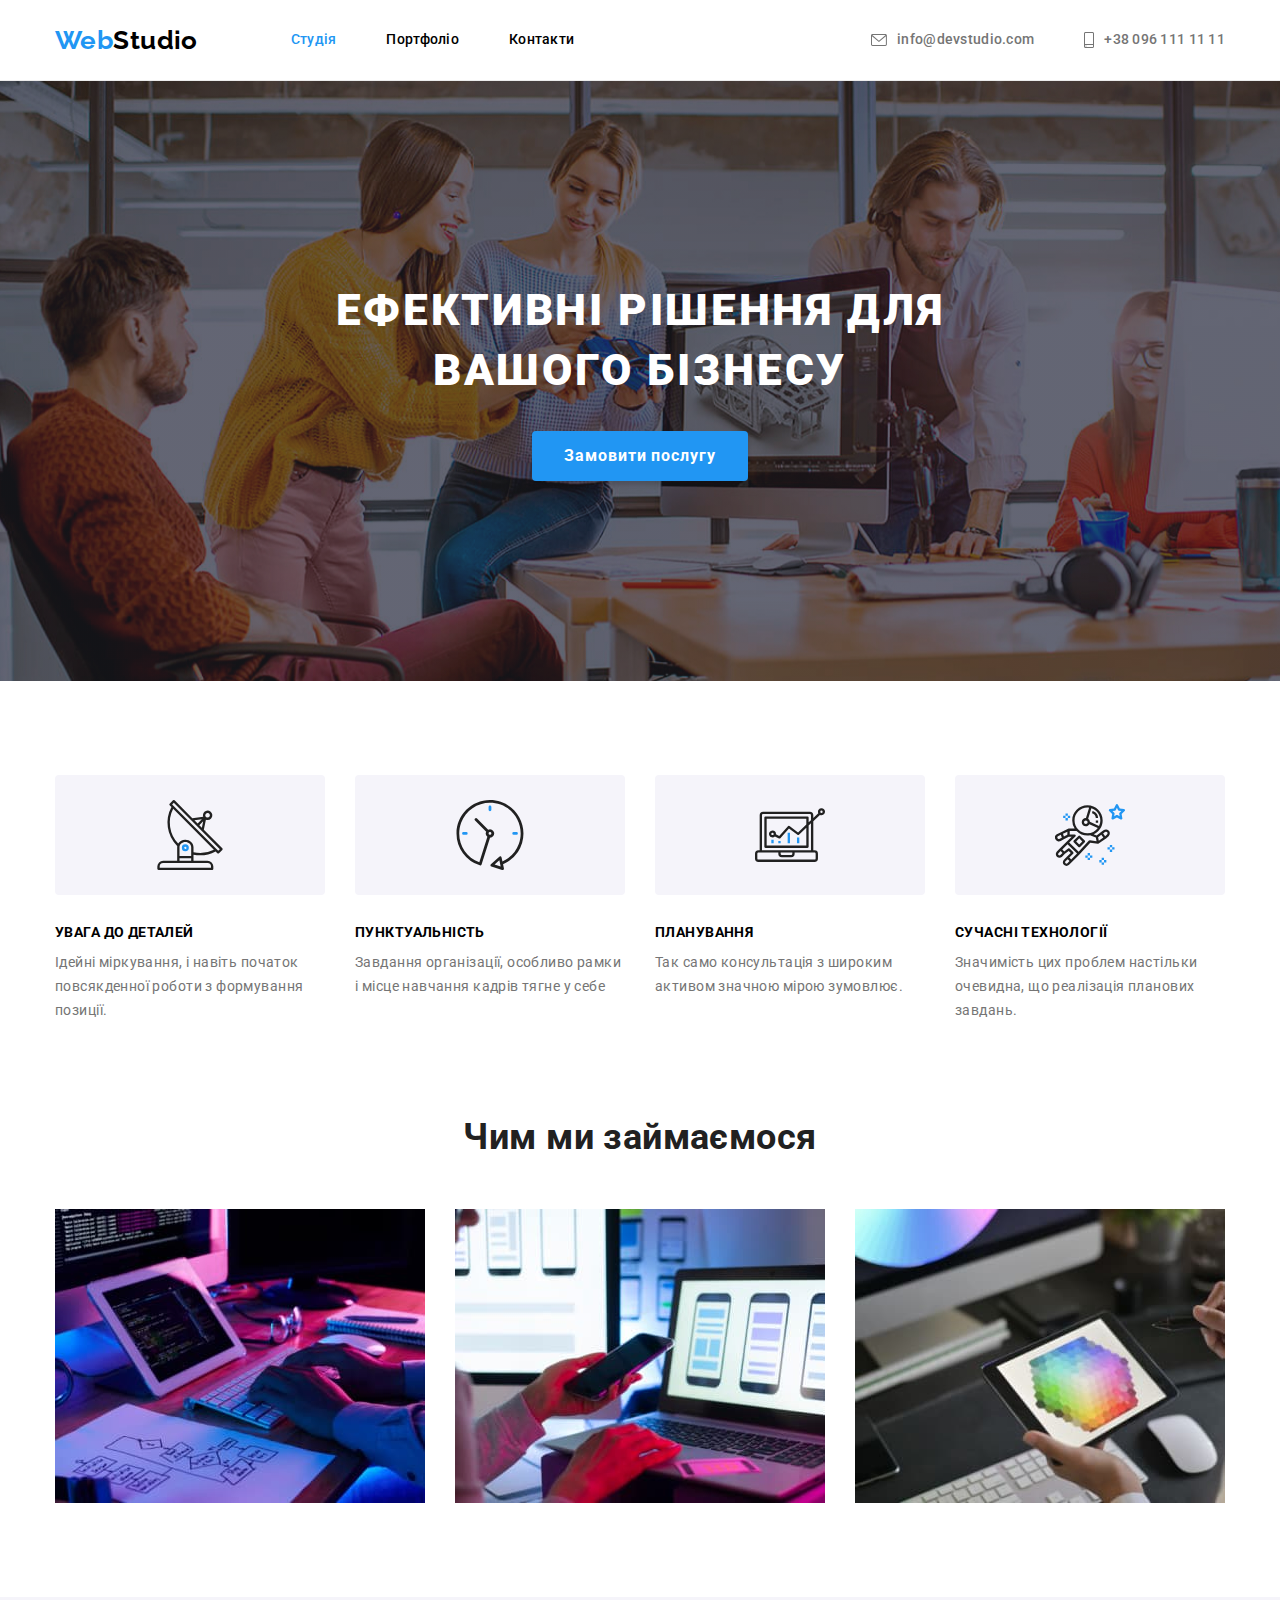
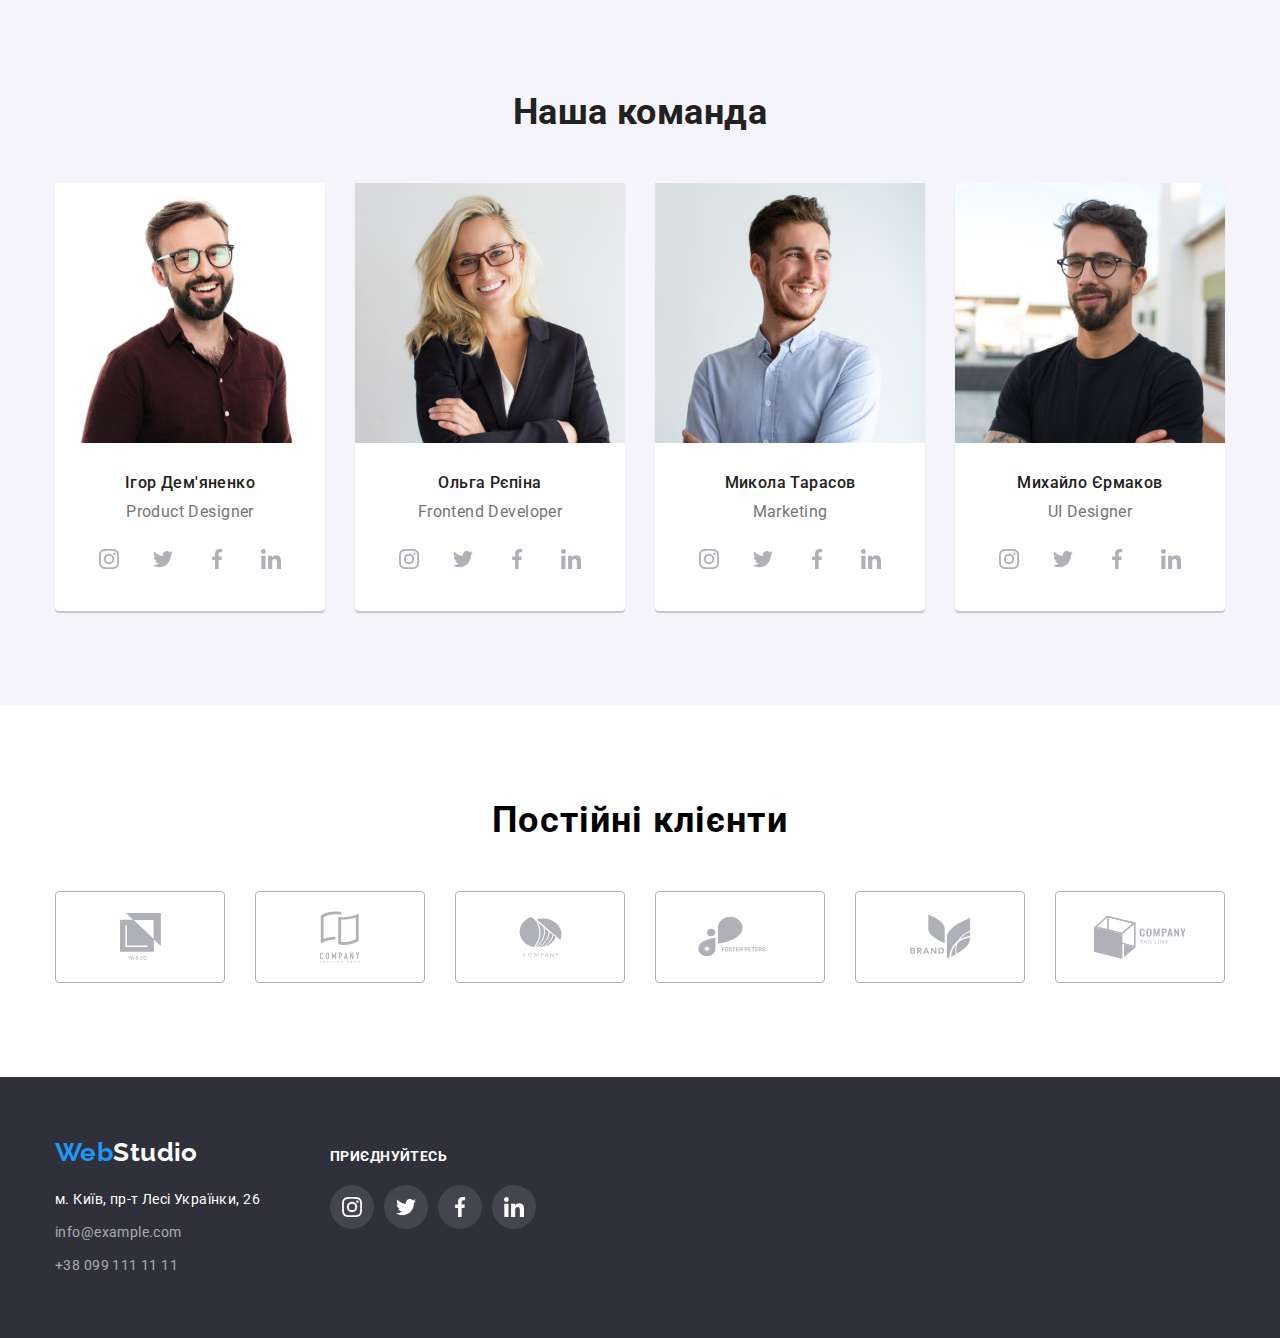
==== index.html @ 5abfc061 "New HW5" ====
<!DOCTYPE html>
<html lang="uk">
  <head>
    <meta charset="UTF-8" />
    <meta http-equiv="X-UA-Compatible" content="IE=edge" />
    <meta name="viewport" content="width=device-width, initial-scale=1.0" />
    <link rel="preconnect" href="https://fonts.googleapis.com" />
    <link rel="preconnect" href="https://fonts.gstatic.com" crossorigin />
    <link
      href="https://fonts.googleapis.com/css2?family=Raleway:wght@700&family=Roboto:wght@400;500;700;900&display=swap"
      rel="stylesheet"
    />
    <link
      rel="stylesheet"
      href="https://cdnjs.cloudflare.com/ajax/libs/modern-normalize/1.0.0/modern-normalize.min.css"
    />
    <link rel="stylesheet" href="./css/styles.css" />
    <title>Main</title>
  </head>
  <body class="body">
    <!--Шапка сайту-->
    <header class="top-header">
      <div class="conteiner main-nav">
        <nav class="top-navigation">
          <a class="logo" href="/." lang="en">
            <span class="logo-web">Web</span
            ><span class="logo-studio">Studio</span></a
          >
          <ul class="menu">
            <li class="menu-item">
              <a class="menu-link current" href="./index.html"> Студія </a>
            </li>
            <li class="menu-item">
              <a class="menu-link" href="./portfolio.html"> Портфоліо </a>
            </li>
            <li class="menu-item">
              <a class="menu-link" href=""> Контакти </a>
            </li>
          </ul>
        </nav>
        <ul class="menu-contacts">
          <li class="contacts-link">
            <a
              class="contacts-link-phone-mail"
              href="mailto:info@devstudio.com"
              lang="en"
              >
              <svg class="nav-icon" width="16" height="12">
                <use href="./img/svg/icons.svg#icon-envelope"></use>
              </svg>
              info@devstudio.com
            </a>
          </li>
          <li class="contacts-link">
            <a class="contacts-link-phone-mail" href="tel:+380961111111"
              >
              <svg class="nav-icon" width="10" height="16">
                <use href="./img/svg/icons.svg#icon-smartphone"></use>
              </svg>
              +38 096 111 11 11</a
            >
          </li>
        </ul>
      </div>
    </header>
    <!--Далі іде блок меін-->
    <main>
      <!--Перша секція "замовити послугу"-->
      <section class="try-us-hero">
        <div class="conteiner tryheader">
          <h1 class="hero-header-class">
            Ефективні рішення для вашого бізнесу
          </h1>
          <button type="button" class="try-button">Замовити послугу</button>
        </div>
      </section>
      <!--Друга секція "наші переваги"-->
      <section class="bests section">
        <div class="conteiner">
          <h2 hidden>Наші переваги</h2>
          <ul class="menu-strong">
            <li class="bests-list">
              <div class="icon-bests">
                <svg class="pictures-icon" width="70" hight="70">
                  <use href="./img/svg/icons.svg#icon-antenna">
                  </use>
                </svg>
              </div>
              <h3 class="list-strong-item">Увага до деталей</h3>
              <p class="text-strong-item">
                Ідейні міркування, і навіть початок повсякденної роботи з
                формування позиції.
              </p>
            </li>
            <li class="bests-list">
              <div class="icon-bests">
                <svg class="pictures-icon" width="70" hight="70">
                  <use href="./img/svg/icons.svg#icon-clock">
                  </use>
                </svg>
              </div>
              <h3 class="list-strong-item">Пунктуальність</h3>
              <p class="text-strong-item">
                Завдання організації, особливо рамки і місце навчання кадрів
                тягне у себе
              </p>
            </li>
            <li class="bests-list">
              <div class="icon-bests">
                <svg class="pictures-icon" width="70" hight="70">
                  <use href="./img/svg/icons.svg#icon-diagram">
                  </use>
                </svg>
              </div>
              <h3 class="list-strong-item">Планування</h3>
              <p class="text-strong-item">
                Так само консультація з широким активом значною мірою зумовлює.
              </p>
            </li>
            <li class="bests-list">
              <div class="icon-bests">
                <svg class="pictures-icon" width="70" hight="70">
                  <use href="./img/svg/icons.svg#icon-astronaut">
                  </use>
                </svg>
              </div>
              <h3 class="list-strong-item">Сучасні технології</h3>
              <p class="text-strong-item">
                Значимість цих проблем настільки очевидна, що реалізація
                планових завдань.
              </p>
            </li>
          </ul>
        </div>
      </section>
      <!--Третя секція "Чим ми займаємось"-->
      <section class="works section-portfolio">
        <div class="conteiner">
          <h2 class="text-portfolio-mail">Чим ми займаємося</h2>
          <ul class="menu-portfolio">
            <li>
              <img
                src="./img/Portfolio/coding.jpg"
                alt="розробка"
                width="370"
                height="294"
              />
            </li>
            <li>
              <img
                src="./img/Portfolio/mobile.jpg"
                alt="мобіліті"
                width="370"
                height="294"
              />
            </li>
            <li>
              <img
                src="./img/Portfolio/graphic.jpg"
                alt="графіка"
                width="370"
                height="294"
              />
            </li>
          </ul>
        </div>
      </section>
      <!--Четверт секція "Наша команда"-->
      <section class="team section">
        <div class="conteiner">
          <h2 class="text-portfolio-mail teamcolor">Наша команда</h2>
          <ul class="team-menu">
            <li class="team-members">
              <img
                class="teampicture"
                src="./img/Team/demyanenko.jpg"
                alt="demyanenko"
                width="270"
                height="260"
              />
              <div class="team-discription">
                <h3 class="team-name">Ігор Дем'яненко</h3>
                <p lang="en" class="team-profession">Product Designer</p>
                <ul class="social-items">
                  <li class="social-items-links">
                    <a href="" class="social-link-push">
                    <svg class="social-links" width="20" height="20">
                      <use href="./img/svg/icons.svg#icon-instagram"></use>
                    </svg>
                    </a>
                  </li>
                  <li class="social-items-links">
                    <a href="" class="social-link-push">
                    <svg class="social-links" width="20" height="20">
                      <use href="./img/svg/icons.svg#icon-twitter"></use>
                    </svg>
                    </a>
                  </li>
                  <li class="social-items-links">
                    <a href="" class="social-link-push">
                    <svg class="social-links" width="20" height="20">
                      <use href="./img/svg/icons.svg#icon-facebook"></use>
                    </svg>
                    </a>
                  </li>
                  <li class="social-items-links">
                    <a href="" class="social-link-push">
                    <svg class="social-links" width="20" height="20">
                      <use href="./img/svg/icons.svg#icon-linkedin"></use>
                    </svg>
                    </a>
                  </li>
                </ul>
              </div>
            </li>
            <li class="team-members">
              <img
                class="teampicture"
                src="./img/Team/repina.jpg"
                alt="repina"
                width="270"
                height="260"
              />
              <div class="team-discription">
                <h3 class="team-name">Ольга Рєпіна</h3>
                <p lang="en" class="team-profession">Frontend Developer</p>
                <ul class="social-items">
                  <li class="social-items-links">
                    <a href="" class="social-link-push">
                    <svg class="social-links" width="20" height="20">
                      <use href="./img/svg/icons.svg#icon-instagram"></use>
                    </svg>
                    </a>
                  </li>
                  <li class="social-items-links">
                    <a href="" class="social-link-push">
                    <svg class="social-links" width="20" height="20">
                      <use href="./img/svg/icons.svg#icon-twitter"></use>
                    </svg>
                    </a>
                  </li>
                  <li class="social-items-links">
                    <a href="" class="social-link-push">
                    <svg class="social-links" width="20" height="20">
                      <use href="./img/svg/icons.svg#icon-facebook"></use>
                    </svg>
                    </a>
                  </li>
                  <li class="social-items-links">
                    <a href="" class="social-link-push">
                    <svg class="social-links" width="20" height="20">
                      <use href="./img/svg/icons.svg#icon-linkedin"></use>
                    </svg>
                    </a>
                  </li>
                </ul>
              </div>
            </li>
            <li class="team-members">
              <img
                class="teampicture"
                src="./img/Team/tarasov.jpg"
                alt="tarasov"
                width="270"
                height="260"
              />
            <div class="team-discription">
              <h3 class="team-name">Микола Тарасов</h3>
              <p lang="en" class="team-profession">Marketing</p>
              <ul class="social-items">
                <li class="social-items-links">
                  <a href="" class="social-link-push">
                  <svg class="social-links" width="20" height="20">
                    <use href="./img/svg/icons.svg#icon-instagram"></use>
                  </svg>
                  </a>
                </li>
                <li class="social-items-links">
                  <a href="" class="social-link-push">
                  <svg class="social-links" width="20" height="20">
                    <use href="./img/svg/icons.svg#icon-twitter"></use>
                  </svg>
                  </a>
                </li>
                <li class="social-items-links">
                  <a href="" class="social-link-push">
                  <svg class="social-links" width="20" height="20">
                    <use href="./img/svg/icons.svg#icon-facebook"></use>
                  </svg>
                  </a>
                </li>
                <li class="social-items-links">
                  <a href="" class="social-link-push">
                  <svg class="social-links" width="20" height="20">
                    <use href="./img/svg/icons.svg#icon-linkedin"></use>
                  </svg>
                  </a>
                </li>
              </ul>
            </div>
            </li>
            <li class="team-members">
              <img
                class="teampicture"
                src="./img/Team/ermakov.jpg"
                alt="ermakov"
                width="270"
                height="260"
              />
            <div class="team-discription">
              <h3 class="team-name">Михайло Єрмаков</h3>
              <p lang="en" class="team-profession">UI Designer</p>
              <ul class="social-items">
                <li class="social-items-links">
                  <a href="" class="social-link-push">
                  <svg class="social-links" width="20" height="20">
                    <use href="./img/svg/icons.svg#icon-instagram"></use>
                  </svg>
                  </a>
                </li>
                <li class="social-items-links">
                  <a href="" class="social-link-push">
                  <svg class="social-links" width="20" height="20">
                    <use href="./img/svg/icons.svg#icon-twitter"></use>
                  </svg>
                  </a>
                </li>
                <li class="social-items-links">
                  <a href="" class="social-link-push">
                  <svg class="social-links" width="20" height="20">
                    <use href="./img/svg/icons.svg#icon-facebook"></use>
                  </svg>
                  </a>
                </li>
                <li class="social-items-links">
                  <a href="" class="social-link-push">
                  <svg class="social-links" width="20" height="20">
                    <use href="./img/svg/icons.svg#icon-linkedin"></use>
                  </svg>
                  </a>
                </li>
              </ul>
            </div>
            </li>
          </ul>
        </div>
      </section>
    </main>
      <!-- NEW SECTION HW4 Clints -->
    <section class="clients">
      <div class="conteiner">
        <h2 class="text-clients">Постійні клієнти</h2>
        <ul class="item-clients">
          <li class="list-clients">
            <a href="" class="link-clients">
              <svg class="logo-clients" width="41" height="47">
                <use href="./img/svg/icons.svg#icon-yaco"></use>
              </svg>
            </a>
          </li>
          <li class="list-clients">
            <a href="" class="link-clients">
              <svg class="logo-clients" width="40" height="52">
                <use href="./img/svg/icons.svg#icon-companywindows"></use>
              </svg>
            </a>
          </li>
          <li class="list-clients">
            <a href="" class="link-clients">
              <svg class="logo-clients" width="43" height="41">
                <use href="./img/svg/icons.svg#icon-company"></use>
              </svg>
            </a>
          </li>
          <li class="list-clients">
            <a href="" class="link-clients">
              <svg class="logo-clients" width="84" height="41">
                <use href="./img/svg/icons.svg#icon-fosterpetters"></use>
              </svg>
            </a>
          </li>
          <li class="list-clients">
            <a href="" class="link-clients">
              <svg class="logo-clients" width="63" height="45">
                <use href="./img/svg/icons.svg#icon-brand"></use>
              </svg>
            </a>
          </li>
          <li class="list-clients">
            <a href="" class="link-clients">
              <svg class="logo-clients" width="94" height="44">
                <use href="./img/svg/icons.svg#icon-tagline"></use>
              </svg>
            </a>
          </li>
        </ul>
      </div>
    </section>


    <!--Далі йдемо до підвалу-->
    <footer class="footer-main">
      <div class="conteiner footer-parts">
        <div class="footer-left-part">
          <a class="logo-button" href="/." lang="en">
            <span class="logo-web">Web</span
            ><span class="logo-studio logo-studio-footer">Studio</span>
            </a>
          <address class="father-adress">
            <ul class="footer-adress-menu">
              <li class="footer-links">
                <a
                  class="footer-contact-link mailto"
                  href="https://goo.gl/maps/aKqt5xky7KFVWU1r5"
                  target="_blank"
                  rel="noopener noreferrer"
                  >м. Київ, пр-т Лесі Українки, 26</a
                >
              </li>
              <li class="footer-links">
                <a class="footer-contact-link" href="mailto:info@example.com"
                  >info@example.com</a
                >
              </li>
              <li class="footer-links">
                <a class="footer-contact-link" href="tel:+380991111111"
                  >+38 099 111 11 11</a
                >
              </li>
            </ul>
          </address>
        </div>
        <div class="footer-rigth-part">
          <p class="right-text">приєднуйтесь</p>
            <ul class="right-item">
              <li class="rigth-list">
                <a href="" class="right-link">
                  <svg class="right-icon" width="20" height="20">
                    <use href="./img/svg/icons.svg#icon-instagram"></use>
                  </svg>
                </a>
              </li>
              <li class="rigth-list">
                <a href="" class="right-link">
                  <svg class="right-icon" width="20" height="20">
                    <use href="./img/svg/icons.svg#icon-twitter"></use>
                  </svg>
                </a>
              </li>
              <li class="rigth-list">
                <a href="" class="right-link">
                  <svg class="right-icon" width="20" height="20">
                    <use href="./img/svg/icons.svg#icon-facebook"></use>
                  </svg>
                </a>
              </li>
              <li class="rigth-list">
                <a href="" class="right-link">
                  <svg class="right-icon" width="20" height="20">
                    <use href="./img/svg/icons.svg#icon-linkedin"></use>
                  </svg>
                </a>
              </li>
            </ul>
        </div>
      </div>
    </footer>
  </body>
</html>
---- css/styles.css ----
.body {
  font-family: "Roboto", sans-serif;
  font-size: 14px;
  letter-spacing: 0.03em;
  font-weight: 500;
  background-color: var(--white-color);
}

:root {
  --brand-color: #000000;
  --gray-color: #757575;
  --blue-color: #2196f3;
  --try-button-focus: cornflowerblue;
  --white-color: #ffffff;
  --our-team-bg: #f5f4fa;
  --main-bg-color: #2f303a;
  --button-portfolio-color: #212121;
  --portfolio-border: #eeeeee;
  --header-border: #ececec;
  --section-second: #f5f4fa;
  --fill-color: #afb1b8;
}
a {
  cursor: pointer;
  text-decoration: none;
}
a:hover {
  text-decoration: none;
}
a:visited {
  text-decoration: none;
}
a:active {
  text-decoration: none;
}
button {
  cursor: pointer;
}
/* Reset h,p,ul */

h1,
h2,
h3,
h4,
p,
ul {
  margin: 0;
  padding: 0;
}

/* Reset Default img */
img {
  display: block;
  max-width: 100%;
  height: auto;
}

/* MAIN PAGE */

/* Paddings for sections */
.section {
  padding-top: 94px;
  padding-bottom: 94px;
}

.section-portfolio {
  /* В макете нет верхнего падинга поэтому обнуляем */
  padding-top: 0;
  padding-bottom: 94px;
}

/* Header */
/* Logo */

.top-header {
  border-bottom: 1px solid var(--header-border);
}
.conteiner {
  /* outline: 2px solid tomato; */
  width: 1200px;
  margin-left: auto;
  margin-right: auto;
  padding-left: 15px;
  padding-right: 15px;
}

.main-nav {
  display: flex;
  align-items: center;
}

.top-navigation {
  display: flex;
  align-items: center;
}

.logo {
  text-decoration: none;
  list-style-type: none;
  margin-right: 93px;
}
.logo-web {
  font-family: "Raleway";
  font-weight: 700;
  font-size: 26px;
  line-height: 1.19;
  color: var(--blue-color);
  text-decoration: none;
}
.logo-studio {
  font-family: "Raleway";
  font-weight: 700;
  font-size: 26px;
  line-height: 1.19;
  color: var(--brand-color);
}
/* Li */
.menu {
  list-style-type: none;
  display: flex;
}

.menu-item:not(:last-child) {
  margin-right: 50px;
}

.menu-link {
  display: block;
  line-height: 1.14;
  letter-spacing: 0.02em;
  color: var(--brand-color);
  padding-top: 32px;
  padding-bottom: 32px;
}
.menu-link:focus,
.menu-link:hover {
  color: var(--blue-color);
}

.current {
  color: var(--blue-color);
}
.menu-contacts {
  display: flex;
  align-items: center;
  margin-left: auto;
  list-style-type: none;
}

.contacts-link:not(:first-child) {
  margin-left: 50px;
}

.nav-icon {
  box-sizing: border-box;
  fill: currentColor;
  margin-right: 10px;
  margin-bottom: 0;
}

.contacts-link-phone-mail {
  display: flex;
  align-items: center;
  line-height: 1.14;
  letter-spacing: 0.02em;
  color: var(--gray-color);
}
.contacts-link-phone-mail:focus,
.contacts-link-phone-mail:hover,
.nav-icon:hover,
.nav-icon :focus{
  color: var(--blue-color);
}
/*Перша секція "замовити послугу"*/

.try-us-hero {
  padding-top: 200px;
  padding-bottom: 200px;
  /* outline: 2px solid red; */
  max-width: 1600px;
  margin-left: auto;
  margin-right: auto;
  background-size: cover;
  background-image: linear-gradient(
      rgba(47, 48, 58, 0.4),
      rgba(47, 48, 58, 0.4)
    ),
    url(../img/HW4/heroimg.jpg);
  background-color: var(--button-portfolio-color); 
}

.hero-header-class {
  margin-left: 235px;
  margin-right: 235px;
  margin-top: 0;
  margin-bottom: 30px;
  font-weight: 900;
  font-size: 44px;
  line-height: 1.36;
  text-align: center;
  letter-spacing: 0.06em;
  color: var(--white-color);
  text-transform: uppercase;

  /* outline: 2px solid tomato; */
}
.try-button {
  display: block;
  margin: 0 auto;
  padding: 10px 32px 10px 32px;
  align-items: center;
  text-align: center;
  font-family: "Roboto";
  font-weight: 700;
  font-size: 16px;
  line-height: 1.88;
  justify-content: center;
  letter-spacing: 0.06em;
  color: var(--white-color);
  background-color: var(--blue-color);
  box-shadow: 0px 4px 4px rgba(0, 0, 0, 0.15);
  border-radius: 4px;
  border: none;

  /* outline: 2px solid tomato; */
}
.try-button:hover,
.try-button:focus {
  background: var(--try-button-focus);
}
/*Друга секція "наші переваги"*/

.menu-strong {
  list-style-type: none;
  display: flex;
}
.list-strong-item {
  margin-bottom: 10px;
  font-size: 14px;
  font-weight: 700;
  line-height: 1.14;
  text-transform: uppercase;
  color: var(--brand-color);
}

.bests-list {
  width: 270px;
}

/* Вставляем картиночки */
.icon-bests {
  display: flex;
  justify-content: center;
  align-items: center;
  margin-bottom: 30px;
  width: 270px;
  height: 120px;
  background-color: var(--section-second);
  border-radius: 4px;
}

.icon-bests:focus,
.icon-bests:hover {
  filter: drop-shadow(0px 4px 4px rgba(0, 0, 0, 0.25));
}

.bests-list:not(:last-child) {
  margin-right: 30px;
}
/*Нижче я вказав фонт вейт 400, бо за замовченням я поставив 500*/
.text-strong-item {
  font-weight: 400;
  line-height: 1.71;
  color: var(--gray-color);
}
/*Третя секція "Чим ми займаємось"*/
.works {
  background-color: var(--white-color);
}
.text-portfolio-mail {
  margin-bottom: 50px;
  font-style: normal;
  font-weight: 700;
  font-size: 36px;
  line-height: 1.17;
  text-align: center;
  color: var(--button-portfolio-color);
}
.menu-portfolio {
  display: flex;
  justify-content: space-between;
  list-style-type: none;
}
/*Четверт секція "Наша команда"*/

.team {
  background-color: var(--our-team-bg);
}

.team-menu {
  display: flex;
  justify-content: space-between;
  list-style-type: none;
}

.team-members {
  background-color: var(--white-color);
  box-shadow: 0px 2px 1px rgba(0, 0, 0, 0.2);
  border-radius: 0px 0px 4px 4px;
}

.team-discription {
  padding-top: 30px;
  padding-bottom: 30px;
}

.social-items {
  display: flex;
  justify-content: center;
  list-style: none;
}
.social-items-links {
  height: 44px;
  width: 44px;
}
.social-items-links + .social-items-links {
  margin-left: 10px;
}
.social-link-push {
  height: 100%;
  width: 100%;
  border-radius: 50%;
  display: flex;
  align-items: center;
  justify-content: center;
  color: #afb1b8;
}
.social-link-push:hover,
.social-link-push:focus {
  background-color: var(--blue-color);
  color: var(--white-color);
}
.social-links {
  fill: currentColor;
}

.social-links:hover,
.social-links:focus {
  fill: var(--white-color);
}

.team-name {
  margin-bottom: 10px;
  font-weight: 500;
  font-size: 16px;
  line-height: 1.19;
  text-align: center;
  color: var(--button-portfolio-color);
}
.team-profession {
  margin-bottom: 16px;
  font-weight: 400;
  font-size: 16px;
  line-height: 1.19;
  text-align: center;
  color: var(--gray-color);
}

/* NEW section CLIENTS */
.clients {
  padding-top: 94px;
  padding-bottom: 94px;
}

.text-clients {
  display: block;
  margin-bottom: 50px;
  font-style: normal;
  font-weight: 700;
  font-size: 36px;
  line-height: 1.17;
  text-align: center;
  letter-spacing: 0.03em;
}
.item-clients {
  list-style: none;
  display: flex;
  justify-content: center;
}

.list-clients {
  margin-right: 30px;
  width: 170px;
  height: 92px;
  align-items: center;
  box-sizing: border-box;
}

.list-clients:last-child {
  margin-right: 0;
}

.link-clients {
  display: flex;
  justify-content: center;
  width: 170px;
  height: 92px;
  justify-content: center;
  align-items: center;
  border: 1px solid #afb1b8;
  border-radius: 4px;
  box-sizing: border-box;
}

.logo-clients {
  fill: var(--fill-color);
}

.link-clients:hover,
.link-clients:focus {
  border-color: var(--blue-color);
}

.link-clients:hover .logo-clients,
.link-clients:focus .logo-clients {
  fill: var(--blue-color);
}

/* Далі йдемо до підвалу */
.footer-main {
  padding-top: 60px;
  padding-bottom: 60px;
  background-color: var(--main-bg-color);
}

.father-adress {
  margin-top: 20px;
}
.footer-adress-menu {
  list-style-type: none;
}
.footer-contact-link {
  font-weight: 400;
  text-decoration: none;
  font-style: normal;
  line-height: 1.71;
  color: rgba(255, 255, 255, 0.6);
}
.footer-links:not(:last-child) {
  margin-bottom: 9px;
}
.mailto {
  color: var(--white-color);
}
.footer-contact-link:focus,
.footer-contact-link:hover {
  color: var(--blue-color);
}
.logo-studio-footer {
  color: var(--white-color);
}

.footer-parts {
  display: flex;
  align-items: baseline;
}

.footer-left-part {
  display: block;
}

.footer-rigth-part {
  display: block;

  margin-left: 70px;
}

.right-text {
  font-style: normal;
  font-weight: 700;
  font-size: 14px;
  line-height: 1.14;
  text-transform: uppercase;
  color: var(--white-color);
  margin-bottom: 20px;
}

.right-item {
  list-style: none;
  display: flex;
  justify-content: space-between;
}

.rigth-list {
  display: flex;
  width: 44px;
  height: 44px;
}

.rigth-list + .rigth-list {
  margin-left: 10px;
}

.right-link {
  display: flex;
  justify-content: center;
  align-items: center;
  width: 100%;
  height: 100%;
  border-radius: 50%;
  background: rgba(255, 255, 255, 0.1);
}

.right-link:hover,
.right-link:focus {
  background-color: var(--blue-color);
}

.right-icon {
  fill: var(--white-color);
}

/* Portfolio Page*/
.main-section {
  background-color: var(--white-color);
  padding-top: 94px;
  padding-bottom: 94px;
}
/* UL with buttons*/
.buttons-menu {
  display: flex;
  justify-content: center;
  margin-right: 20px;
  margin-bottom: 50px;
  list-style-type: none;
}
.button-portfolio {
  padding: 6px 24px 6px 24px;
  font-style: normal;
  margin-right: 8px;
  background-color: var(--our-team-bg);
  font-family: "Roboto";
  font-weight: 500;
  font-size: 16px;
  line-height: 1.71;
  text-align: center;
  color: var(--button-portfolio-color);
  border-radius: 4px;
  border: none;
}
.button-portfolio:focus,
.button-portfolio:hover {
  color: var(--white-color);
  background-color: var(--blue-color);
  box-shadow: 0px 3px 1px rgba(0, 0, 0, 0.1), 0px 1px 2px rgba(0, 0, 0, 0.08),
    0px 2px 2px rgba(0, 0, 0, 0.12);
  border: none;
}
.last {
  margin-right: 0;
}

/* UL with picture*/

.lists-blocks {
  margin-right: 30px;
  margin-bottom: 30px;
}
.lists-blocks:nth-child(3n) {
  margin-right: 0;
}

.lists-blocks:nth-last-child(-n + 3) {
  margin-bottom: 0;
}

.link-blocks {
  display: block;

}
.link-blocks:hover,
.link-blocks:focus {
  box-shadow: 0px 1px 1px rgba(0, 0, 0, 0.12), 0px 4px 4px rgba(0, 0, 0, 0.06),
    1px 4px 6px rgba(0, 0, 0, 0.16);
}

.pictures-list {
  display: flex;
  flex-wrap: wrap;
  list-style-type: none;
}
.options-discription {
  padding: 20px 24px;
  border-right: 1px solid var(--portfolio-border);
  border-bottom: 1px solid var(--portfolio-border);
  border-left: 1px solid var(--portfolio-border);
}
.name-picture-section {
  margin-bottom: 4px;
  font-weight: 700;
  font-size: 18px;
  line-height: 2;
  letter-spacing: 0.06em;
  color: var(--brand-color);
}
.caption-picture-section {
  font-weight: 400;
  font-size: 16px;
  line-height: 1.88;
  color: var(--gray-color);
}
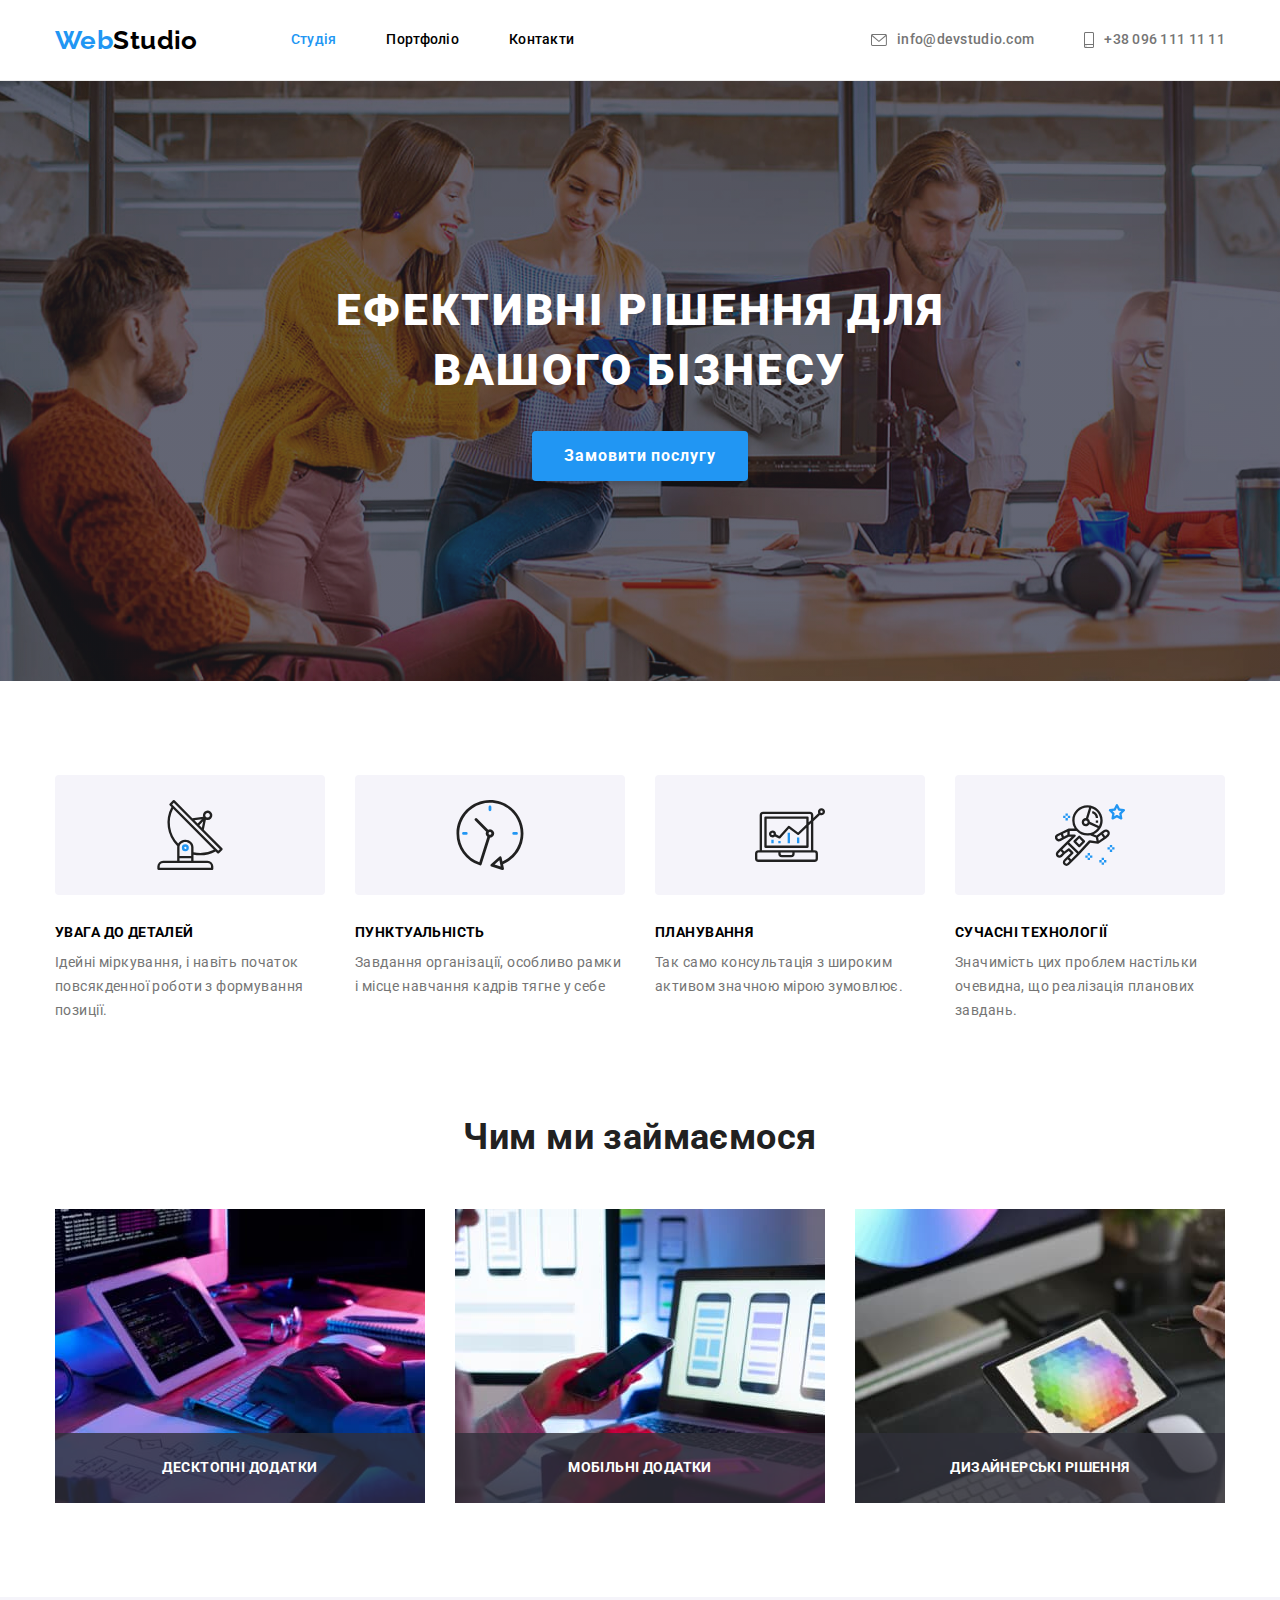
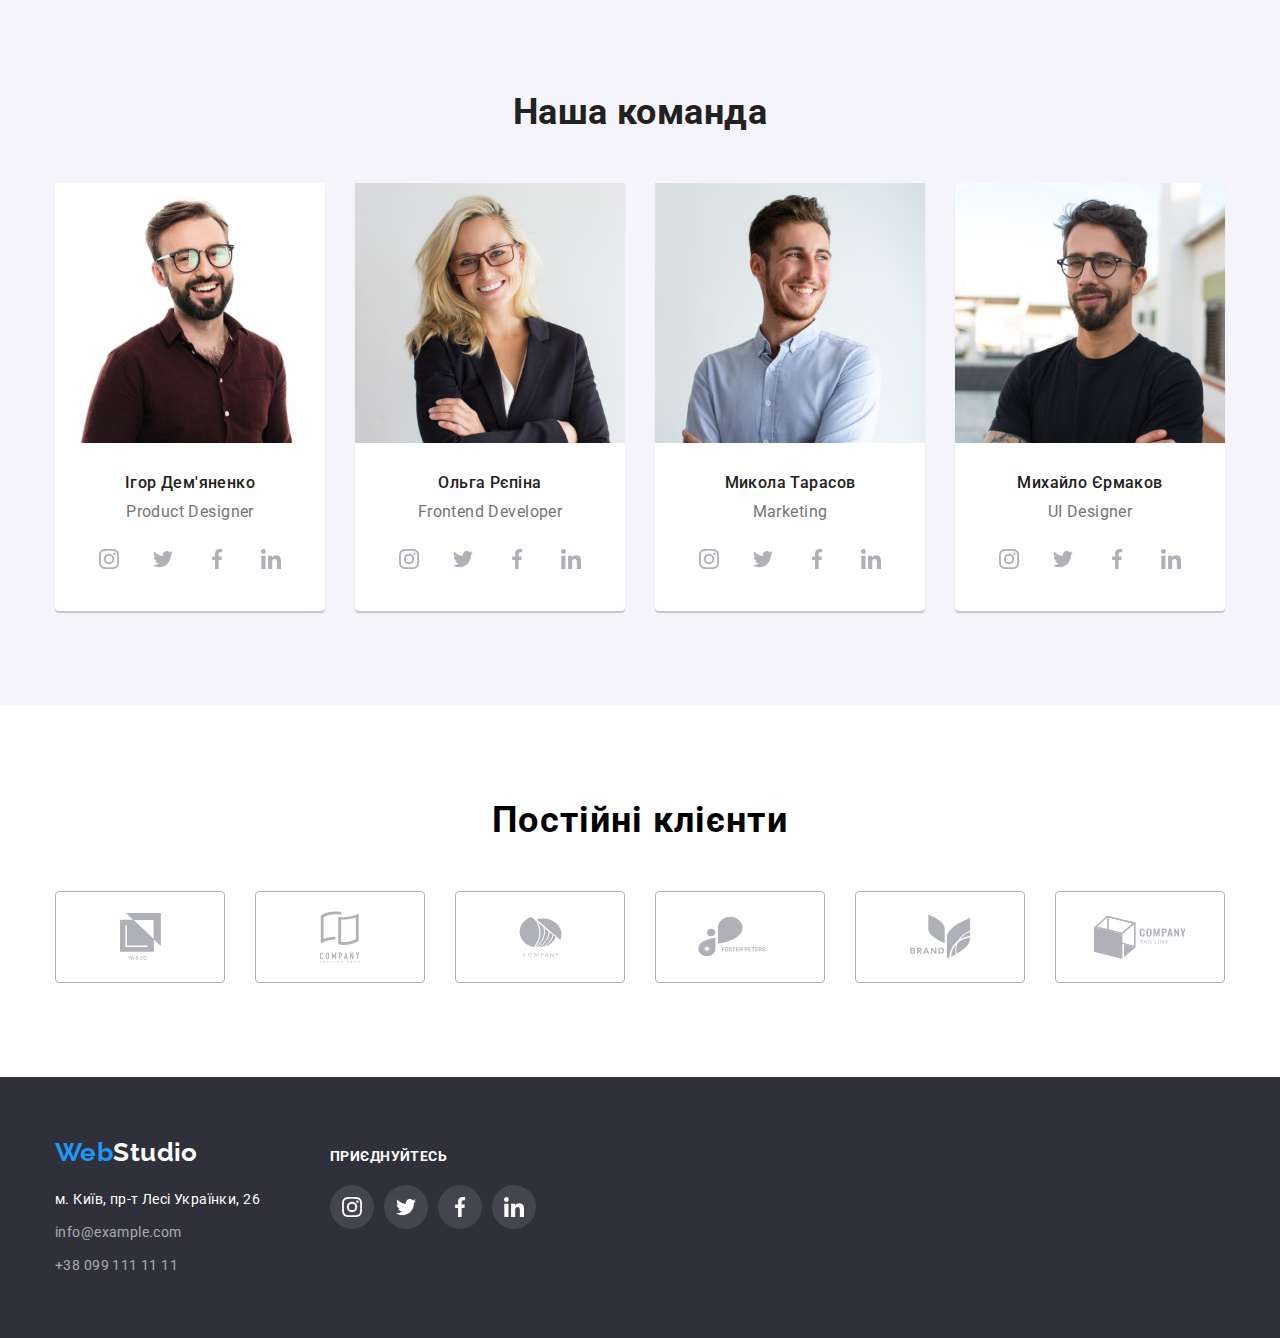
==== commit 4cf0311f: "HW5 first try" ====
--- a/index.html
+++ b/index.html
@@ -71,7 +71,22 @@
           <h1 class="hero-header-class">
             Ефективні рішення для вашого бізнесу
           </h1>
-          <button type="button" class="try-button">Замовити послугу</button>
+
+          <!-- МОДАЛКА НАЧАЛО -->
+          <button data-modal-open type="button" class="try-button">Замовити послугу</button>
+
+            <div class="backdrop is-hidden" data-modal>
+              <div class="modal">
+                <!-- НАПОЛНЕНИЕ МОДАЛКИ -->
+                <button data-modal-close class="close-try-button">
+                  <svg class="icon-modalcls" width="30" height="30">
+                    <use href="./img/svg/icons.svg#icon-modalcls"></use>
+                  </svg>
+                </button>
+              </div>
+            </div>
+      
+          <!-- МОДАЛКА КОНЕЦ -->
         </div>
       </section>
       <!--Друга секція "наші переваги"-->
@@ -138,29 +153,44 @@
         <div class="conteiner">
           <h2 class="text-portfolio-mail">Чим ми займаємося</h2>
           <ul class="menu-portfolio">
-            <li>
-              <img
+            <li class="menu-portfolio-list">
+              <div class="menu-portfolio-box">
+                <img
                 src="./img/Portfolio/coding.jpg"
                 alt="розробка"
                 width="370"
                 height="294"
               />
-            </li>
-            <li>
-              <img
+                <h3 class="portfolio-options">
+                  Десктопні додатки
+                </h3>
+              </div>
+            </li>
+            <li class="menu-portfolio-list">
+              <div class="menu-portfolio-box">
+                <img
                 src="./img/Portfolio/mobile.jpg"
                 alt="мобіліті"
                 width="370"
                 height="294"
               />
-            </li>
-            <li>
-              <img
+                <h3 class="portfolio-options">
+                  Мобільні додатки
+                </h3>
+                </div>
+            </li>
+            <li class="menu-portfolio-list">
+              <div class="menu-portfolio-box">
+                <img
                 src="./img/Portfolio/graphic.jpg"
                 alt="графіка"
                 width="370"
                 height="294"
               />
+                <h3 class="portfolio-options">
+                  Дизайнерські рішення
+                </h3>
+              </div>
             </li>
           </ul>
         </div>
@@ -465,5 +495,6 @@
         </div>
       </div>
     </footer>
+    <script src="./js/modal.js"></script>
   </body>
 </html>
--- a/css/styles.css
+++ b/css/styles.css
@@ -125,6 +125,7 @@
 }
 
 .menu-link {
+  position: relative;
   display: block;
   line-height: 1.14;
   letter-spacing: 0.02em;
@@ -132,14 +133,38 @@
   padding-top: 32px;
   padding-bottom: 32px;
 }
+
 .menu-link:focus,
 .menu-link:hover {
   color: var(--blue-color);
-}
+  transition: opacity 250ms cubic-bezier(0.4, 0, 0.2, 1);
+}
+
+.menu-link.current::after {
+  content: "";
+  display: block;
+  margin-bottom: -1px;
+  border-radius: 2px;
+  bottom: 0;
+  position: absolute;
+  width: 100%;
+  height: 4px;
+  background-color: var(--blue-color);
+  opacity: 0;
+  transition: opacity 250ms cubic-bezier(0.4, 0, 0.2, 1);
+}
+
+.menu-link.current:hover::after {
+  opacity: 1;
+  transition: opacity 250ms cubic-bezier(0.4, 0, 0.2, 1);
+}
+
+
 
 .current {
   color: var(--blue-color);
 }
+
 .menu-contacts {
   display: flex;
   align-items: center;
@@ -170,6 +195,7 @@
 .nav-icon:hover,
 .nav-icon :focus{
   color: var(--blue-color);
+  transition: opacity 250ms cubic-bezier(0.4, 0, 0.2, 1);
 }
 /*Перша секція "замовити послугу"*/
 
@@ -227,6 +253,7 @@
 .try-button:hover,
 .try-button:focus {
   background: var(--try-button-focus);
+  transition: opacity 250ms cubic-bezier(0.4, 0, 0.2, 1);
 }
 /*Друга секція "наші переваги"*/
 
@@ -262,6 +289,7 @@
 .icon-bests:focus,
 .icon-bests:hover {
   filter: drop-shadow(0px 4px 4px rgba(0, 0, 0, 0.25));
+  transition: opacity 250ms cubic-bezier(0.4, 0, 0.2, 1);
 }
 
 .bests-list:not(:last-child) {
@@ -285,12 +313,42 @@
   line-height: 1.17;
   text-align: center;
   color: var(--button-portfolio-color);
+  
 }
 .menu-portfolio {
   display: flex;
   justify-content: space-between;
   list-style-type: none;
-}
+  
+}
+
+.menu-portfolio-box {
+  position: relative;
+}
+
+.portfolio-options {
+  /* position and block*/
+  bottom: 0;
+  position: absolute;
+  display: flex;
+  align-items: center;
+  justify-content: center;
+  background-color: rgba(47, 48, 58, 0.8);
+  width: 100%;
+  height: 70px;
+  /* text-style */
+  font-style: normal;
+  font-weight: 700;
+  font-size: 14px;
+  line-height: 1.14;
+  text-align: center;
+  letter-spacing: 0.03em;
+  text-transform: uppercase;
+  color: var(--white-color);
+}
+
+
+
 /*Четверт секція "Наша команда"*/
 
 .team {
@@ -339,6 +397,7 @@
 .social-link-push:focus {
   background-color: var(--blue-color);
   color: var(--white-color);
+  transition: opacity 250ms cubic-bezier(0.4, 0, 0.2, 1);
 }
 .social-links {
   fill: currentColor;
@@ -347,6 +406,7 @@
 .social-links:hover,
 .social-links:focus {
   fill: var(--white-color);
+  transition: opacity 250ms cubic-bezier(0.4, 0, 0.2, 1);
 }
 
 .team-name {
@@ -419,11 +479,13 @@
 .link-clients:hover,
 .link-clients:focus {
   border-color: var(--blue-color);
+  transition: opacity 250ms cubic-bezier(0.4, 0, 0.2, 1);
 }
 
 .link-clients:hover .logo-clients,
 .link-clients:focus .logo-clients {
   fill: var(--blue-color);
+  transition: opacity 250ms cubic-bezier(0.4, 0, 0.2, 1);
 }
 
 /* Далі йдемо до підвалу */
@@ -455,6 +517,7 @@
 .footer-contact-link:focus,
 .footer-contact-link:hover {
   color: var(--blue-color);
+  transition: opacity 250ms cubic-bezier(0.4, 0, 0.2, 1);
 }
 .logo-studio-footer {
   color: var(--white-color);
@@ -514,6 +577,7 @@
 .right-link:hover,
 .right-link:focus {
   background-color: var(--blue-color);
+  transition: opacity 250ms cubic-bezier(0.4, 0, 0.2, 1);
 }
 
 .right-icon {
@@ -555,6 +619,7 @@
   box-shadow: 0px 3px 1px rgba(0, 0, 0, 0.1), 0px 1px 2px rgba(0, 0, 0, 0.08),
     0px 2px 2px rgba(0, 0, 0, 0.12);
   border: none;
+  transition: opacity 250ms cubic-bezier(0.4, 0, 0.2, 1);
 }
 .last {
   margin-right: 0;
@@ -576,13 +641,49 @@
 
 .link-blocks {
   display: block;
+  transition: transform 250ms cubic-bezier(0.4, 0, 0.2, 1);
 
 }
 .link-blocks:hover,
 .link-blocks:focus {
   box-shadow: 0px 1px 1px rgba(0, 0, 0, 0.12), 0px 4px 4px rgba(0, 0, 0, 0.06),
     1px 4px 6px rgba(0, 0, 0, 0.16);
-}
+  transition: opacity 250ms cubic-bezier(0.4, 0, 0.2, 1);
+}
+
+/* ---------Overlay START----------- */
+
+.overlay-relativ {
+position: relative;
+overflow: hidden;
+}
+
+.text-overlay-portfolio {
+  /* position */
+  position: absolute;
+  top: 0;
+  left: 0;
+  background-color: rgba(33, 150, 243, 0.9);
+  width: 100%;
+  height: 100%;
+  transform: translateY(100%);
+  transition: 250ms cubic-bezier(0.4, 0, 0.2, 1);
+  /* text decore */
+  padding: 63px 24px 63px 24px;
+  font-style: normal;
+  font-weight: 400;
+  font-size: 18px;
+  line-height: 1.56;
+  letter-spacing: 0.03em;
+  color: var(--white-color);
+}
+
+.link-blocks:hover .text-overlay-portfolio {
+  transform: translateY(0);
+  transition: opacity 250ms cubic-bezier(0.4, 0, 0.2, 1);
+}
+
+/* ------------Overlay END----------- */
 
 .pictures-list {
   display: flex;
@@ -609,3 +710,56 @@
   line-height: 1.88;
   color: var(--gray-color);
 }
+
+/* Modal Start */
+
+.backdrop.is-hidden {
+  visibility: hidden;
+  opacity: 0;
+  transform: translateY(1.5);
+  transition: transform 500ms;
+ 
+}
+
+
+.backdrop {
+  position: fixed;
+  top: 0;
+  left: 0;
+  width: 100%;
+  height: 100%;
+  background: rgba(0, 0, 0, 0.2);
+  box-shadow: 0px 1px 3px rgba(0, 0, 0, 0.12), 0px 1px 1px rgba(0, 0, 0, 0.14), 0px 2px 1px rgba(0, 0, 0, 0.2);
+  border-radius: 4px;
+  transition: opacity 250ms, visibility 250ms;
+}
+
+.modal {
+  position: absolute;
+  top: 50%;
+  left: 50%;
+  transform: translate(-50%, -50%);
+  transition: transform 250ms;
+  width: 528px;
+  height: 581px; 
+  background-color:var(--white-color);
+  border-radius: 4px; 
+}
+
+.close-try-button {
+  /* position */
+  position: absolute;
+  display: flex;
+  align-items: center;
+  justify-content: center;
+  top: 8px;
+  right: 8px;
+  border-radius: 50%;
+  /* design */
+  width: 30px;
+  height: 30px;
+  background-color: transparent;
+  border: 1px solid rgba(0, 0, 0, 0.1);
+ 
+  
+}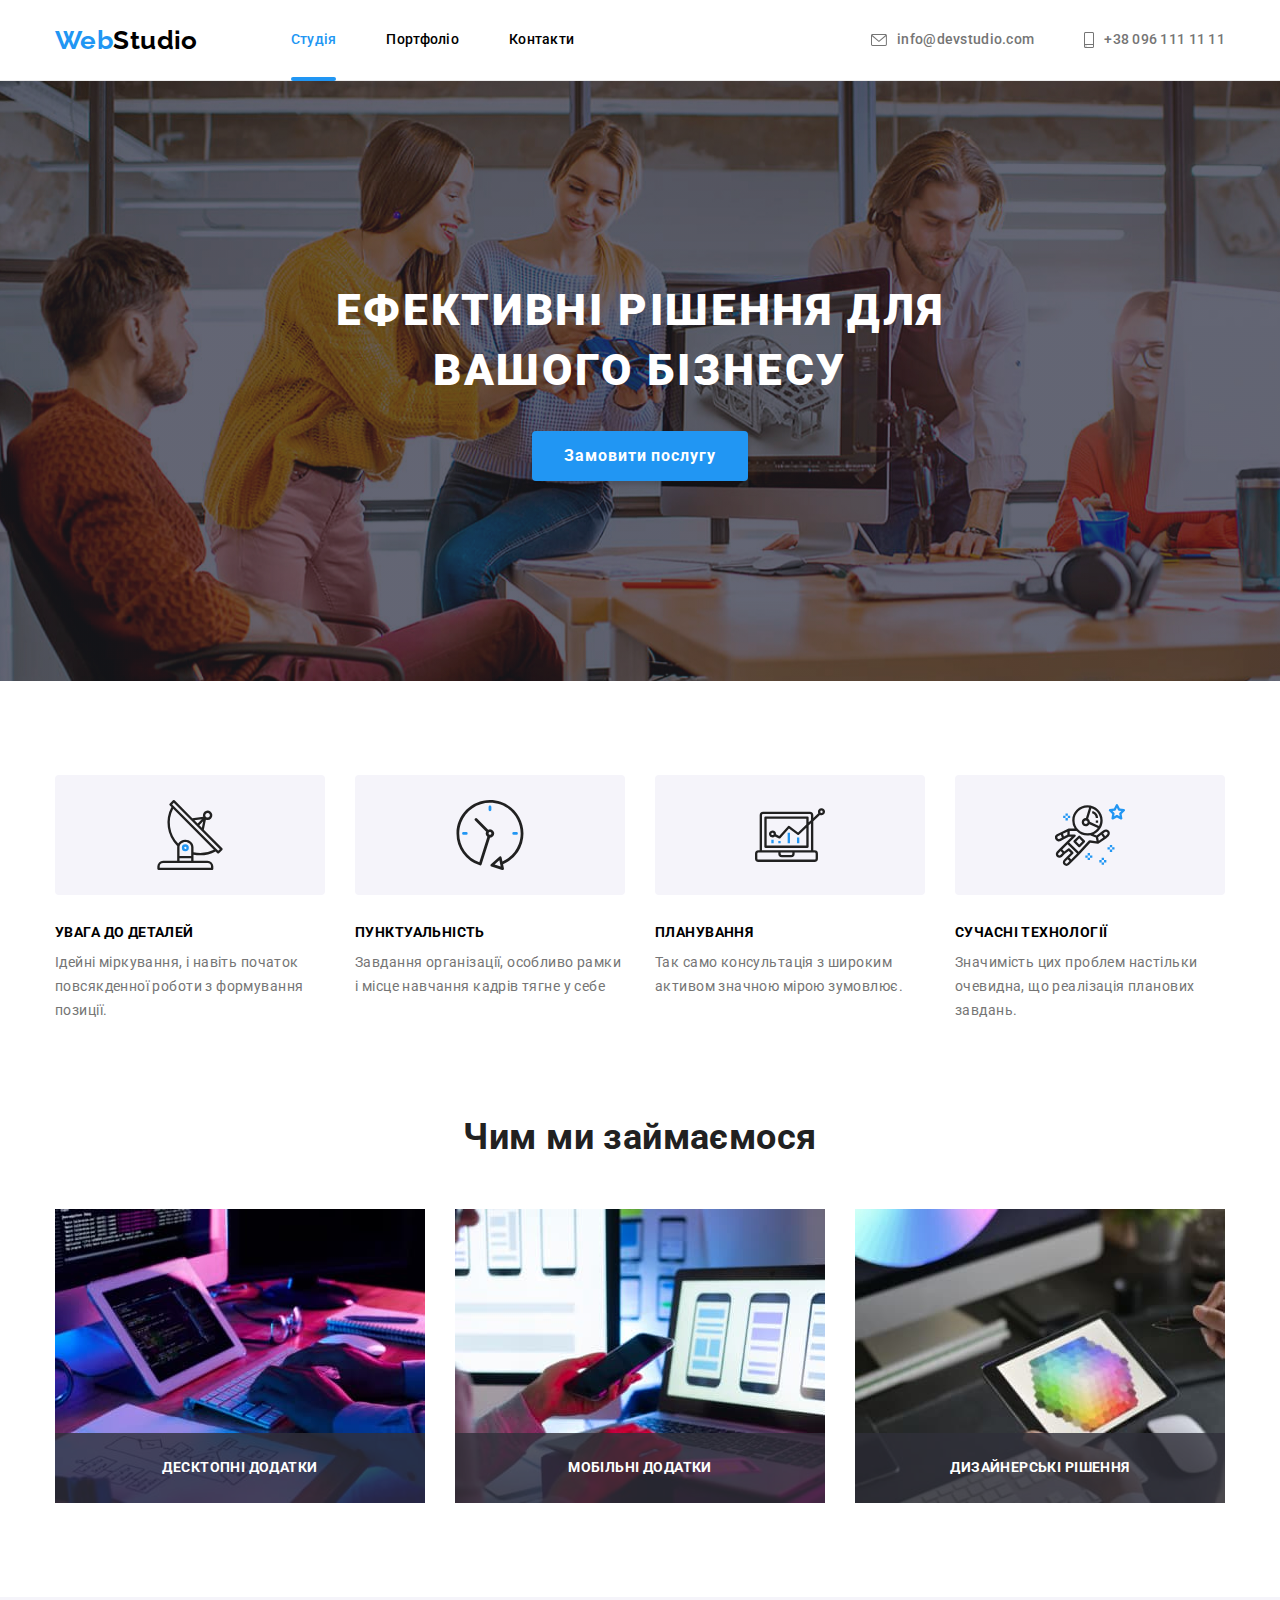
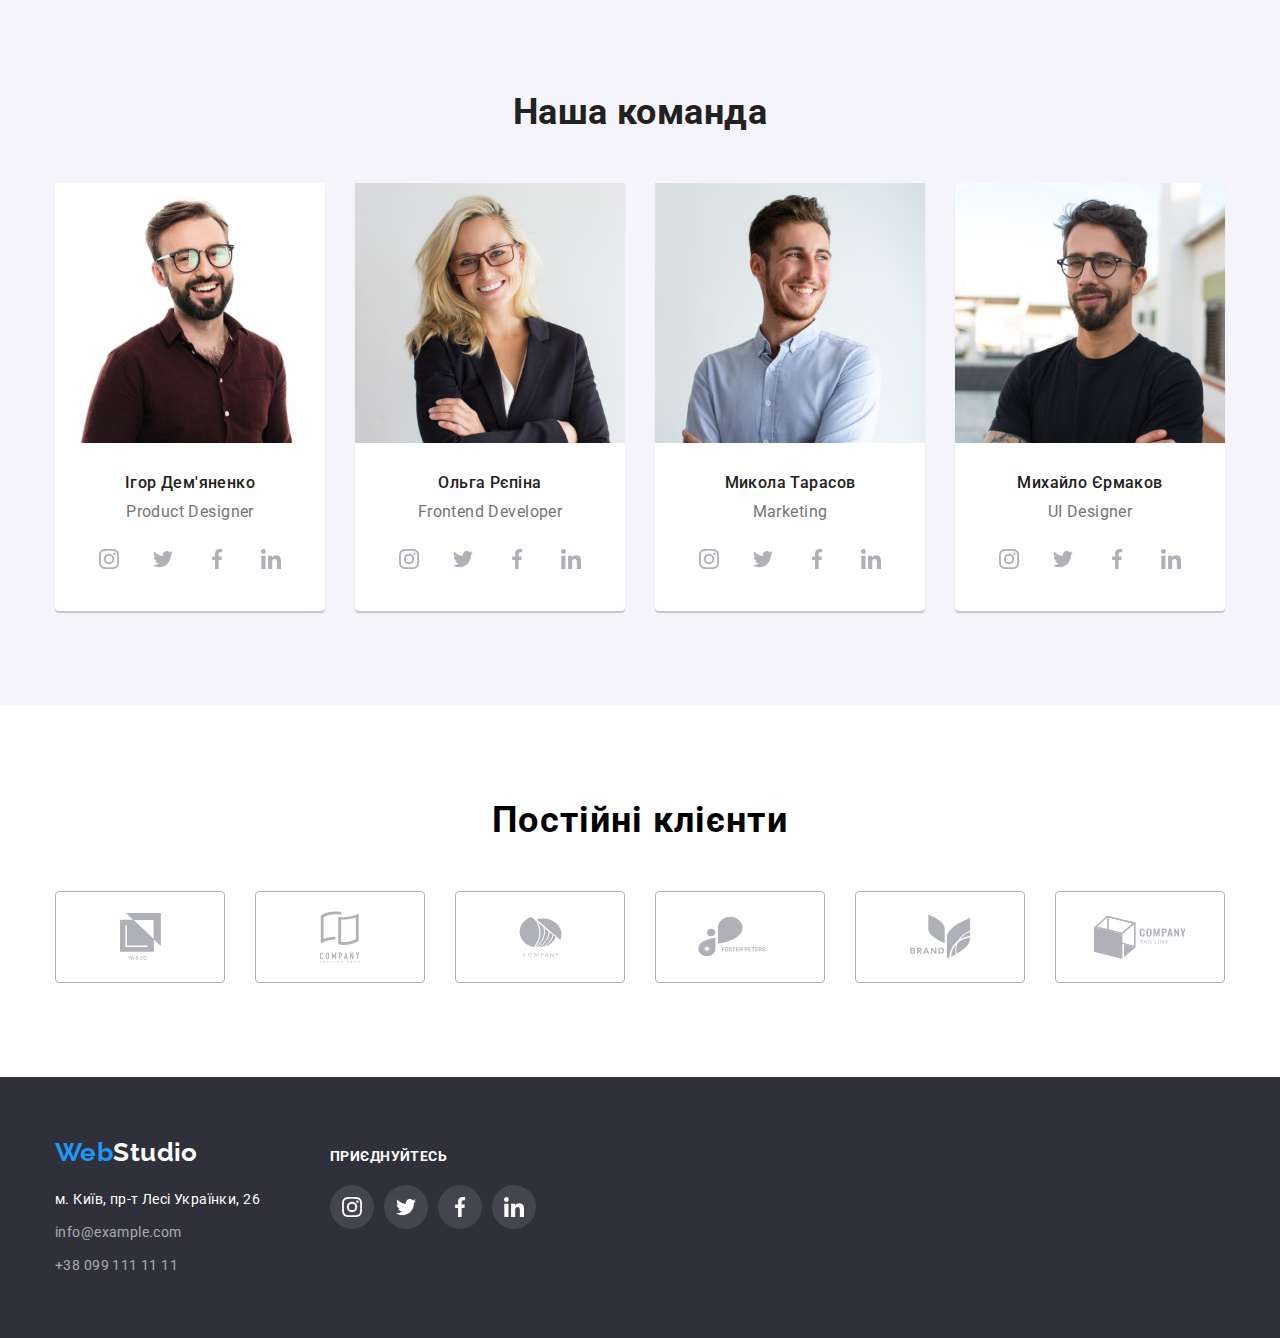
==== commit 89b29f89: "HW5 Animations" ====
--- a/index.html
+++ b/index.html
@@ -22,7 +22,7 @@
     <header class="top-header">
       <div class="conteiner main-nav">
         <nav class="top-navigation">
-          <a class="logo" href="/." lang="en">
+          <a class="logo" href="./index.html" lang="en">
             <span class="logo-web">Web</span
             ><span class="logo-studio">Studio</span></a
           >
@@ -161,9 +161,9 @@
                 width="370"
                 height="294"
               />
-                <h3 class="portfolio-options">
+                <p class="portfolio-options">
                   Десктопні додатки
-                </h3>
+                </p>
               </div>
             </li>
             <li class="menu-portfolio-list">
@@ -174,9 +174,9 @@
                 width="370"
                 height="294"
               />
-                <h3 class="portfolio-options">
+                <p class="portfolio-options">
                   Мобільні додатки
-                </h3>
+                </p>
                 </div>
             </li>
             <li class="menu-portfolio-list">
@@ -187,9 +187,9 @@
                 width="370"
                 height="294"
               />
-                <h3 class="portfolio-options">
+                <p class="portfolio-options">
                   Дизайнерські рішення
-                </h3>
+                </p>
               </div>
             </li>
           </ul>
--- a/css/styles.css
+++ b/css/styles.css
@@ -132,12 +132,13 @@
   color: var(--brand-color);
   padding-top: 32px;
   padding-bottom: 32px;
+  transition: color 250ms cubic-bezier(0.4, 0, 0.2, 1);
 }
 
 .menu-link:focus,
 .menu-link:hover {
   color: var(--blue-color);
-  transition: opacity 250ms cubic-bezier(0.4, 0, 0.2, 1);
+  
 }
 
 .menu-link.current::after {
@@ -150,15 +151,9 @@
   width: 100%;
   height: 4px;
   background-color: var(--blue-color);
-  opacity: 0;
-  transition: opacity 250ms cubic-bezier(0.4, 0, 0.2, 1);
-}
-
-.menu-link.current:hover::after {
   opacity: 1;
-  transition: opacity 250ms cubic-bezier(0.4, 0, 0.2, 1);
-}
-
+  transition: color 250ms cubic-bezier(0.4, 0, 0.2, 1);
+}
 
 
 .current {
@@ -189,13 +184,13 @@
   line-height: 1.14;
   letter-spacing: 0.02em;
   color: var(--gray-color);
+  transition: color 250ms cubic-bezier(0.4, 0, 0.2, 1);
 }
 .contacts-link-phone-mail:focus,
 .contacts-link-phone-mail:hover,
 .nav-icon:hover,
 .nav-icon :focus{
   color: var(--blue-color);
-  transition: opacity 250ms cubic-bezier(0.4, 0, 0.2, 1);
 }
 /*Перша секція "замовити послугу"*/
 
@@ -247,13 +242,13 @@
   box-shadow: 0px 4px 4px rgba(0, 0, 0, 0.15);
   border-radius: 4px;
   border: none;
-
-  /* outline: 2px solid tomato; */
+  transition: color 250ms cubic-bezier(0.4, 0, 0.2, 1);
+
 }
 .try-button:hover,
 .try-button:focus {
   background: var(--try-button-focus);
-  transition: opacity 250ms cubic-bezier(0.4, 0, 0.2, 1);
+  
 }
 /*Друга секція "наші переваги"*/
 
@@ -284,12 +279,13 @@
   height: 120px;
   background-color: var(--section-second);
   border-radius: 4px;
+  transition: drop-shadow 250ms cubic-bezier(0.4, 0, 0.2, 1);
 }
 
 .icon-bests:focus,
 .icon-bests:hover {
   filter: drop-shadow(0px 4px 4px rgba(0, 0, 0, 0.25));
-  transition: opacity 250ms cubic-bezier(0.4, 0, 0.2, 1);
+  
 }
 
 .bests-list:not(:last-child) {
@@ -392,12 +388,13 @@
   align-items: center;
   justify-content: center;
   color: #afb1b8;
+  transition: color 250ms cubic-bezier(0.4, 0, 0.2, 1),
+    background-color 250ms cubic-bezier(0.4, 0, 0.2, 1);
 }
 .social-link-push:hover,
 .social-link-push:focus {
   background-color: var(--blue-color);
   color: var(--white-color);
-  transition: opacity 250ms cubic-bezier(0.4, 0, 0.2, 1);
 }
 .social-links {
   fill: currentColor;
@@ -406,7 +403,7 @@
 .social-links:hover,
 .social-links:focus {
   fill: var(--white-color);
-  transition: opacity 250ms cubic-bezier(0.4, 0, 0.2, 1);
+  
 }
 
 .team-name {
@@ -470,22 +467,23 @@
   border: 1px solid #afb1b8;
   border-radius: 4px;
   box-sizing: border-box;
+  transition: border-color 250ms cubic-bezier(0.4, 0, 0.2, 1);
+    
 }
 
 .logo-clients {
   fill: var(--fill-color);
+  transition: fill 250ms cubic-bezier(0.4, 0, 0.2, 1);
 }
 
 .link-clients:hover,
 .link-clients:focus {
   border-color: var(--blue-color);
-  transition: opacity 250ms cubic-bezier(0.4, 0, 0.2, 1);
 }
 
 .link-clients:hover .logo-clients,
 .link-clients:focus .logo-clients {
   fill: var(--blue-color);
-  transition: opacity 250ms cubic-bezier(0.4, 0, 0.2, 1);
 }
 
 /* Далі йдемо до підвалу */
@@ -507,6 +505,7 @@
   font-style: normal;
   line-height: 1.71;
   color: rgba(255, 255, 255, 0.6);
+  transition: color 250ms cubic-bezier(0.4, 0, 0.2, 1);
 }
 .footer-links:not(:last-child) {
   margin-bottom: 9px;
@@ -517,7 +516,7 @@
 .footer-contact-link:focus,
 .footer-contact-link:hover {
   color: var(--blue-color);
-  transition: opacity 250ms cubic-bezier(0.4, 0, 0.2, 1);
+  
 }
 .logo-studio-footer {
   color: var(--white-color);
@@ -572,12 +571,12 @@
   height: 100%;
   border-radius: 50%;
   background: rgba(255, 255, 255, 0.1);
+  transition: background-color 250ms cubic-bezier(0.4, 0, 0.2, 1);
 }
 
 .right-link:hover,
 .right-link:focus {
   background-color: var(--blue-color);
-  transition: opacity 250ms cubic-bezier(0.4, 0, 0.2, 1);
 }
 
 .right-icon {
@@ -611,6 +610,10 @@
   color: var(--button-portfolio-color);
   border-radius: 4px;
   border: none;
+  transition: background-color 250ms cubic-bezier(0.4, 0, 0.2, 1),
+  color 250ms cubic-bezier(0.4, 0, 0.2, 1),
+  box-shadow 250ms cubic-bezier(0.4, 0, 0.2, 1);
+
 }
 .button-portfolio:focus,
 .button-portfolio:hover {
@@ -619,7 +622,7 @@
   box-shadow: 0px 3px 1px rgba(0, 0, 0, 0.1), 0px 1px 2px rgba(0, 0, 0, 0.08),
     0px 2px 2px rgba(0, 0, 0, 0.12);
   border: none;
-  transition: opacity 250ms cubic-bezier(0.4, 0, 0.2, 1);
+  
 }
 .last {
   margin-right: 0;
@@ -642,13 +645,13 @@
 .link-blocks {
   display: block;
   transition: transform 250ms cubic-bezier(0.4, 0, 0.2, 1);
+
 
 }
 .link-blocks:hover,
 .link-blocks:focus {
   box-shadow: 0px 1px 1px rgba(0, 0, 0, 0.12), 0px 4px 4px rgba(0, 0, 0, 0.06),
     1px 4px 6px rgba(0, 0, 0, 0.16);
-  transition: opacity 250ms cubic-bezier(0.4, 0, 0.2, 1);
 }
 
 /* ---------Overlay START----------- */
@@ -666,8 +669,8 @@
   background-color: rgba(33, 150, 243, 0.9);
   width: 100%;
   height: 100%;
-  transform: translateY(100%);
-  transition: 250ms cubic-bezier(0.4, 0, 0.2, 1);
+  transform: translateY(101%);
+  transition: transform 250ms cubic-bezier(0.4, 0, 0.2, 1);
   /* text decore */
   padding: 63px 24px 63px 24px;
   font-style: normal;
@@ -676,11 +679,12 @@
   line-height: 1.56;
   letter-spacing: 0.03em;
   color: var(--white-color);
+  /* decore end */
 }
 
 .link-blocks:hover .text-overlay-portfolio {
   transform: translateY(0);
-  transition: opacity 250ms cubic-bezier(0.4, 0, 0.2, 1);
+  
 }
 
 /* ------------Overlay END----------- */
@@ -717,8 +721,7 @@
   visibility: hidden;
   opacity: 0;
   transform: translateY(1.5);
-  transition: transform 500ms;
- 
+  transition: opacity 250ms, visibility 250ms;
 }
 
 
@@ -732,6 +735,7 @@
   box-shadow: 0px 1px 3px rgba(0, 0, 0, 0.12), 0px 1px 1px rgba(0, 0, 0, 0.14), 0px 2px 1px rgba(0, 0, 0, 0.2);
   border-radius: 4px;
   transition: opacity 250ms, visibility 250ms;
+  z-index: 1;
 }
 
 .modal {
@@ -746,8 +750,13 @@
   border-radius: 4px; 
 }
 
+.backdrop.is-hidden .modal {
+  transform: scale(1.5);
+  transition: transform 250ms;
+}
+
 .close-try-button {
-  /* position */
+/* position */
   position: absolute;
   display: flex;
   align-items: center;
@@ -755,7 +764,7 @@
   top: 8px;
   right: 8px;
   border-radius: 50%;
-  /* design */
+/* design */
   width: 30px;
   height: 30px;
   background-color: transparent;
